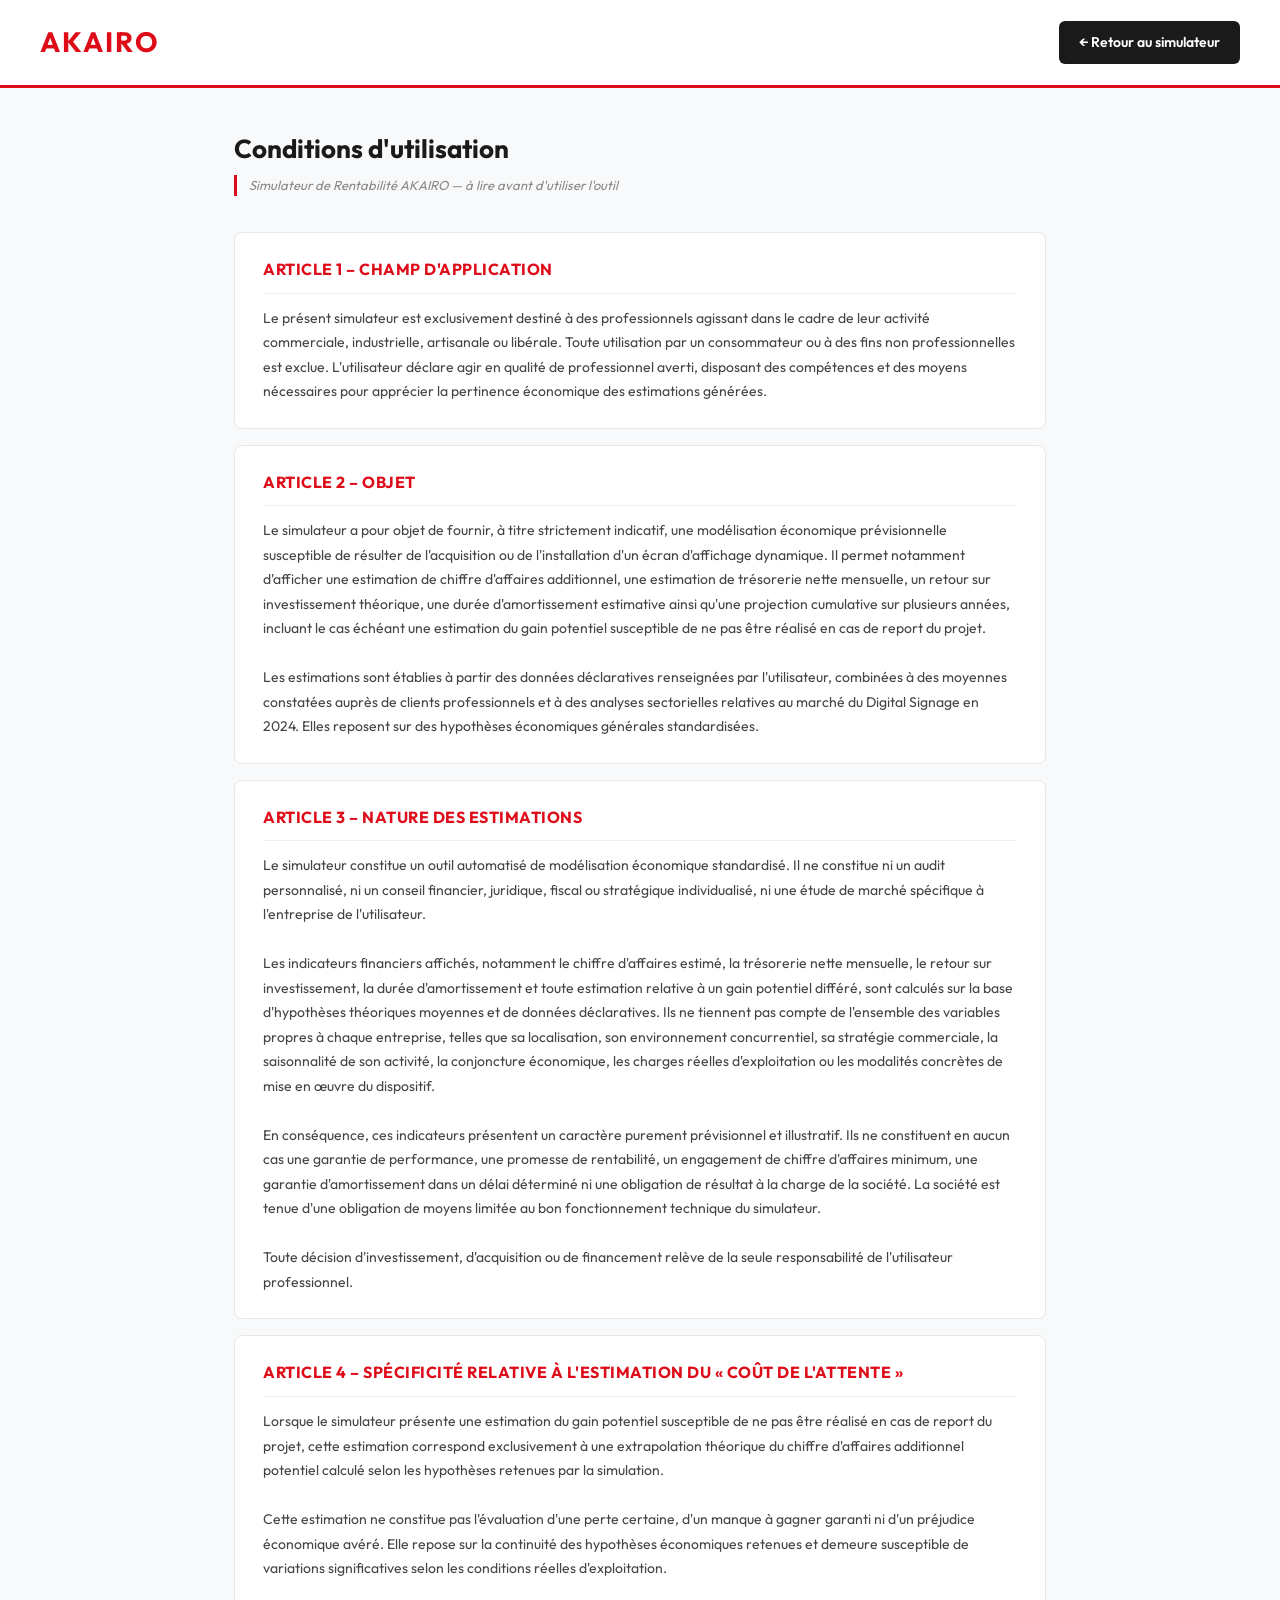
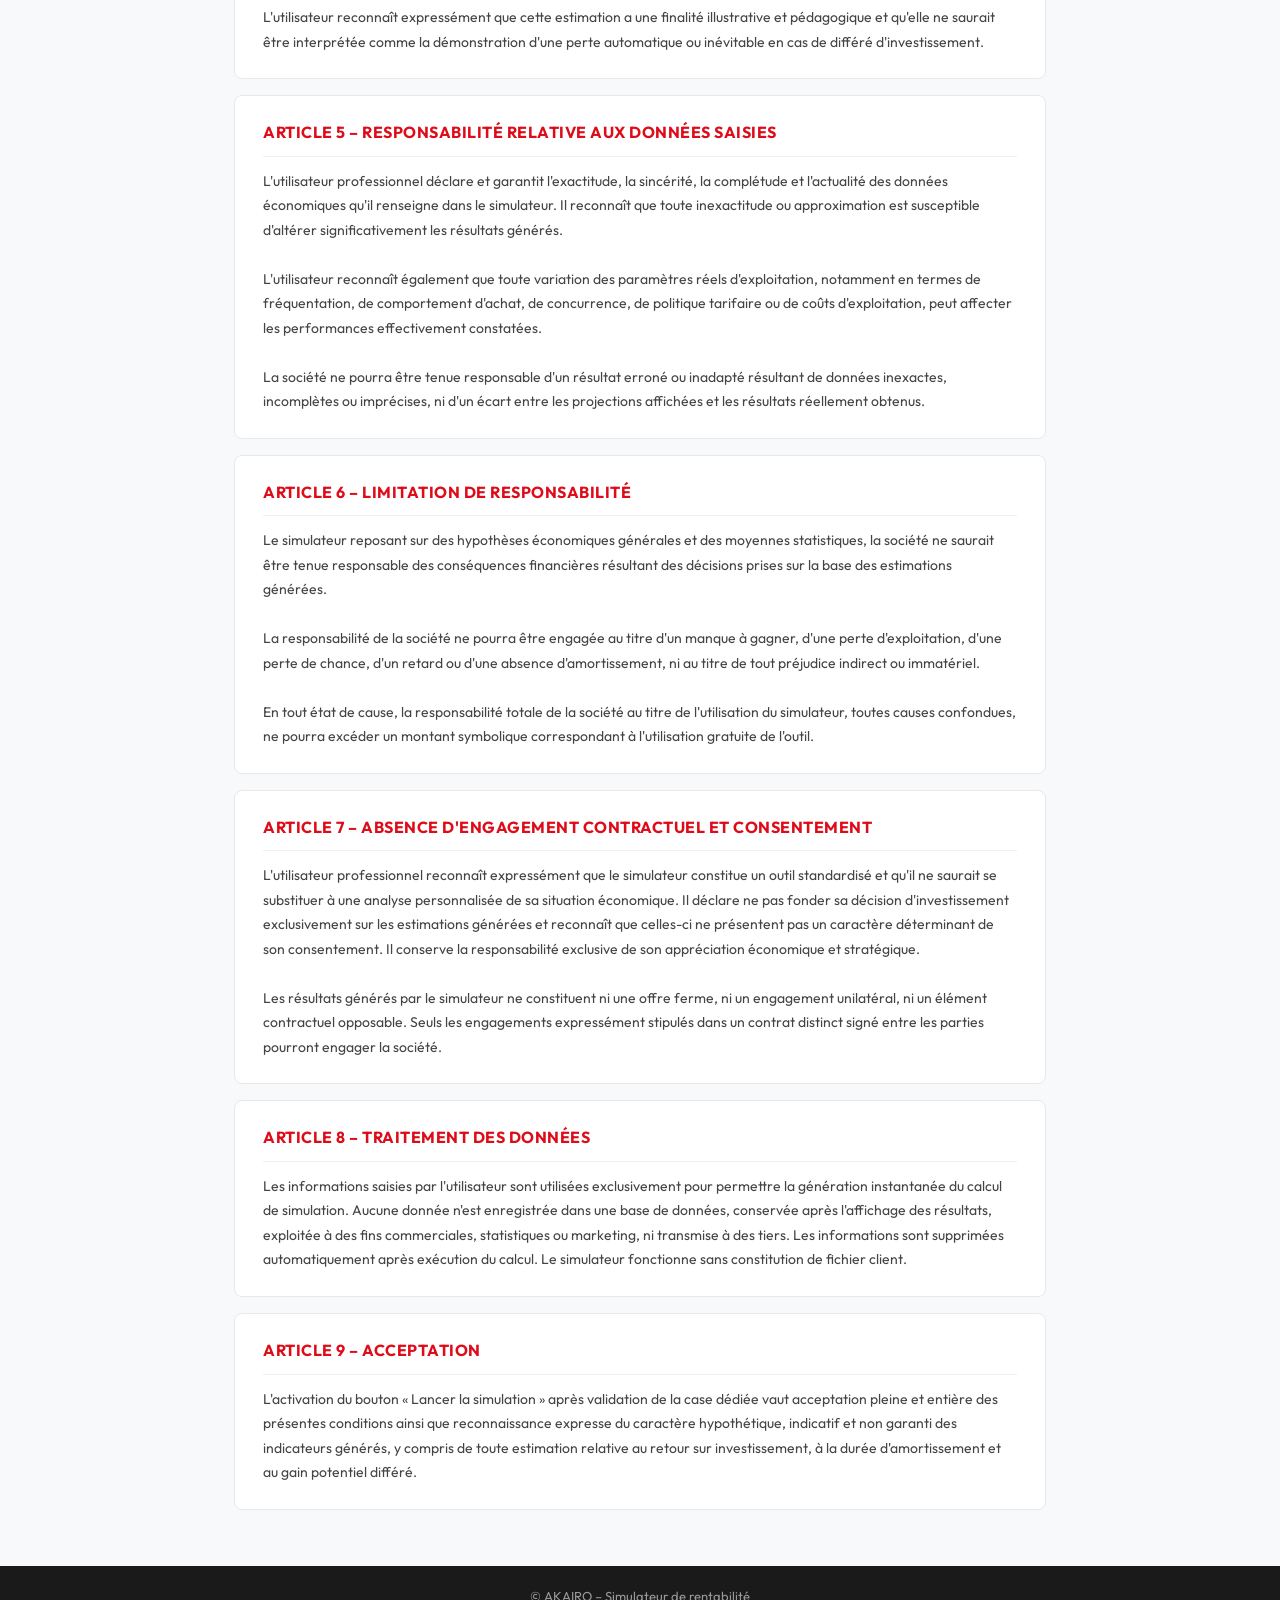
==== conditions.html @ ca8e61e2 "Initial commit - Calculateur ROI AD Co-Authored-By: Claude Sonnet 4.6 <noreply@anthropic.com>" ====
<!DOCTYPE html>
<html lang="fr">
<head>
  <meta charset="UTF-8">
  <meta name="viewport" content="width=device-width, initial-scale=1.0">
  <title>Conditions d'utilisation – AKAIRO Simulateur de rentabilité</title>
  <link rel="preconnect" href="https://fonts.googleapis.com">
  <link rel="preconnect" href="https://fonts.gstatic.com" crossorigin>
  <link href="https://fonts.googleapis.com/css2?family=Outfit:wght@400;500;600;700&display=swap" rel="stylesheet">
  <style>
    *, *::before, *::after { box-sizing: border-box; margin: 0; padding: 0; }

    body {
      font-family: 'Outfit', sans-serif;
      background: #F8F9FA;
      color: #1A1A1A;
      line-height: 1.6;
      min-height: 100vh;
      display: flex;
      flex-direction: column;
    }

    /* === HEADER === */
    .cgu-header {
      background: #FFFFFF;
      border-bottom: 3px solid #DE0B19;
      padding: 20px 40px;
      display: flex;
      align-items: center;
      justify-content: space-between;
      gap: 16px;
    }

    .cgu-logo {
      font-size: 28px;
      font-weight: 700;
      color: #DE0B19;
      letter-spacing: 2px;
      text-transform: uppercase;
      text-decoration: none;
    }

    .btn-back {
      display: inline-flex;
      align-items: center;
      gap: 6px;
      padding: 10px 20px;
      background: #1A1A1A;
      color: #FFFFFF;
      font-family: 'Outfit', sans-serif;
      font-size: 14px;
      font-weight: 600;
      border: none;
      border-radius: 6px;
      cursor: pointer;
      text-decoration: none;
      transition: background 0.2s ease;
      white-space: nowrap;
    }
    .btn-back:hover { background: #333333; }

    /* === CONTENU === */
    .cgu-container {
      max-width: 860px;
      margin: 40px auto;
      padding: 0 24px;
      flex: 1;
    }

    .cgu-page-title {
      font-size: 26px;
      font-weight: 700;
      color: #1A1A1A;
      margin-bottom: 6px;
    }

    .cgu-intro {
      font-size: 13px;
      color: #888;
      font-style: italic;
      margin-bottom: 36px;
      border-left: 3px solid #DE0B19;
      padding-left: 12px;
    }

    /* === ARTICLES === */
    .cgu-article {
      background: #FFFFFF;
      border-radius: 8px;
      border: 1px solid #E8E8E8;
      padding: 24px 28px;
      margin-bottom: 16px;
    }

    .cgu-article-title {
      font-size: 16px;
      font-weight: 700;
      color: #DE0B19;
      margin-bottom: 12px;
      padding-bottom: 10px;
      border-bottom: 1px solid #F0F0F0;
      text-transform: uppercase;
      letter-spacing: 0.5px;
    }

    .cgu-article-body {
      font-size: 14px;
      color: #444;
      line-height: 1.75;
    }

    /* === FOOTER === */
    .cgu-footer {
      background: #1A1A1A;
      color: #999;
      text-align: center;
      padding: 20px 24px;
      font-size: 13px;
      margin-top: auto;
    }

    /* === RESPONSIVE === */
    @media (max-width: 600px) {
      .cgu-header { padding: 16px 20px; }
      .cgu-logo { font-size: 22px; }
      .btn-back { font-size: 13px; padding: 8px 14px; }
      .cgu-container { margin: 24px auto; padding: 0 16px; }
      .cgu-page-title { font-size: 20px; }
      .cgu-article { padding: 18px 16px; }
      .cgu-article-title { font-size: 14px; }
    }
  </style>
</head>
<body>

  <!-- HEADER -->
  <header class="cgu-header">
    <span class="cgu-logo">AKAIRO</span>
    <a href="index.html" class="btn-back">← Retour au simulateur</a>
  </header>

  <!-- CONTENU -->
  <main class="cgu-container">

    <h1 class="cgu-page-title">Conditions d'utilisation</h1>
    <p class="cgu-intro">Simulateur de Rentabilité AKAIRO — à lire avant d'utiliser l'outil</p>

    <div class="cgu-article">
      <div class="cgu-article-title">Article 1 – Champ d'application</div>
      <div class="cgu-article-body">
        Le présent simulateur est exclusivement destiné à des professionnels agissant dans le cadre de leur activité commerciale, industrielle, artisanale ou libérale. Toute utilisation par un consommateur ou à des fins non professionnelles est exclue. L'utilisateur déclare agir en qualité de professionnel averti, disposant des compétences et des moyens nécessaires pour apprécier la pertinence économique des estimations générées.
      </div>
    </div>

    <div class="cgu-article">
      <div class="cgu-article-title">Article 2 – Objet</div>
      <div class="cgu-article-body">
        Le simulateur a pour objet de fournir, à titre strictement indicatif, une modélisation économique prévisionnelle susceptible de résulter de l'acquisition ou de l'installation d'un écran d'affichage dynamique. Il permet notamment d'afficher une estimation de chiffre d'affaires additionnel, une estimation de trésorerie nette mensuelle, un retour sur investissement théorique, une durée d'amortissement estimative ainsi qu'une projection cumulative sur plusieurs années, incluant le cas échéant une estimation du gain potentiel susceptible de ne pas être réalisé en cas de report du projet.
        <br><br>
        Les estimations sont établies à partir des données déclaratives renseignées par l'utilisateur, combinées à des moyennes constatées auprès de clients professionnels et à des analyses sectorielles relatives au marché du Digital Signage en 2024. Elles reposent sur des hypothèses économiques générales standardisées.
      </div>
    </div>

    <div class="cgu-article">
      <div class="cgu-article-title">Article 3 – Nature des estimations</div>
      <div class="cgu-article-body">
        Le simulateur constitue un outil automatisé de modélisation économique standardisé. Il ne constitue ni un audit personnalisé, ni un conseil financier, juridique, fiscal ou stratégique individualisé, ni une étude de marché spécifique à l'entreprise de l'utilisateur.
        <br><br>
        Les indicateurs financiers affichés, notamment le chiffre d'affaires estimé, la trésorerie nette mensuelle, le retour sur investissement, la durée d'amortissement et toute estimation relative à un gain potentiel différé, sont calculés sur la base d'hypothèses théoriques moyennes et de données déclaratives. Ils ne tiennent pas compte de l'ensemble des variables propres à chaque entreprise, telles que sa localisation, son environnement concurrentiel, sa stratégie commerciale, la saisonnalité de son activité, la conjoncture économique, les charges réelles d'exploitation ou les modalités concrètes de mise en œuvre du dispositif.
        <br><br>
        En conséquence, ces indicateurs présentent un caractère purement prévisionnel et illustratif. Ils ne constituent en aucun cas une garantie de performance, une promesse de rentabilité, un engagement de chiffre d'affaires minimum, une garantie d'amortissement dans un délai déterminé ni une obligation de résultat à la charge de la société. La société est tenue d'une obligation de moyens limitée au bon fonctionnement technique du simulateur.
        <br><br>
        Toute décision d'investissement, d'acquisition ou de financement relève de la seule responsabilité de l'utilisateur professionnel.
      </div>
    </div>

    <div class="cgu-article">
      <div class="cgu-article-title">Article 4 – Spécificité relative à l'estimation du « coût de l'attente »</div>
      <div class="cgu-article-body">
        Lorsque le simulateur présente une estimation du gain potentiel susceptible de ne pas être réalisé en cas de report du projet, cette estimation correspond exclusivement à une extrapolation théorique du chiffre d'affaires additionnel potentiel calculé selon les hypothèses retenues par la simulation.
        <br><br>
        Cette estimation ne constitue pas l'évaluation d'une perte certaine, d'un manque à gagner garanti ni d'un préjudice économique avéré. Elle repose sur la continuité des hypothèses économiques retenues et demeure susceptible de variations significatives selon les conditions réelles d'exploitation.
        <br><br>
        L'utilisateur reconnaît expressément que cette estimation a une finalité illustrative et pédagogique et qu'elle ne saurait être interprétée comme la démonstration d'une perte automatique ou inévitable en cas de différé d'investissement.
      </div>
    </div>

    <div class="cgu-article">
      <div class="cgu-article-title">Article 5 – Responsabilité relative aux données saisies</div>
      <div class="cgu-article-body">
        L'utilisateur professionnel déclare et garantit l'exactitude, la sincérité, la complétude et l'actualité des données économiques qu'il renseigne dans le simulateur. Il reconnaît que toute inexactitude ou approximation est susceptible d'altérer significativement les résultats générés.
        <br><br>
        L'utilisateur reconnaît également que toute variation des paramètres réels d'exploitation, notamment en termes de fréquentation, de comportement d'achat, de concurrence, de politique tarifaire ou de coûts d'exploitation, peut affecter les performances effectivement constatées.
        <br><br>
        La société ne pourra être tenue responsable d'un résultat erroné ou inadapté résultant de données inexactes, incomplètes ou imprécises, ni d'un écart entre les projections affichées et les résultats réellement obtenus.
      </div>
    </div>

    <div class="cgu-article">
      <div class="cgu-article-title">Article 6 – Limitation de responsabilité</div>
      <div class="cgu-article-body">
        Le simulateur reposant sur des hypothèses économiques générales et des moyennes statistiques, la société ne saurait être tenue responsable des conséquences financières résultant des décisions prises sur la base des estimations générées.
        <br><br>
        La responsabilité de la société ne pourra être engagée au titre d'un manque à gagner, d'une perte d'exploitation, d'une perte de chance, d'un retard ou d'une absence d'amortissement, ni au titre de tout préjudice indirect ou immatériel.
        <br><br>
        En tout état de cause, la responsabilité totale de la société au titre de l'utilisation du simulateur, toutes causes confondues, ne pourra excéder un montant symbolique correspondant à l'utilisation gratuite de l'outil.
      </div>
    </div>

    <div class="cgu-article">
      <div class="cgu-article-title">Article 7 – Absence d'engagement contractuel et consentement</div>
      <div class="cgu-article-body">
        L'utilisateur professionnel reconnaît expressément que le simulateur constitue un outil standardisé et qu'il ne saurait se substituer à une analyse personnalisée de sa situation économique. Il déclare ne pas fonder sa décision d'investissement exclusivement sur les estimations générées et reconnaît que celles-ci ne présentent pas un caractère déterminant de son consentement. Il conserve la responsabilité exclusive de son appréciation économique et stratégique.
        <br><br>
        Les résultats générés par le simulateur ne constituent ni une offre ferme, ni un engagement unilatéral, ni un élément contractuel opposable. Seuls les engagements expressément stipulés dans un contrat distinct signé entre les parties pourront engager la société.
      </div>
    </div>

    <div class="cgu-article">
      <div class="cgu-article-title">Article 8 – Traitement des données</div>
      <div class="cgu-article-body">
        Les informations saisies par l'utilisateur sont utilisées exclusivement pour permettre la génération instantanée du calcul de simulation. Aucune donnée n'est enregistrée dans une base de données, conservée après l'affichage des résultats, exploitée à des fins commerciales, statistiques ou marketing, ni transmise à des tiers. Les informations sont supprimées automatiquement après exécution du calcul. Le simulateur fonctionne sans constitution de fichier client.
      </div>
    </div>

    <div class="cgu-article">
      <div class="cgu-article-title">Article 9 – Acceptation</div>
      <div class="cgu-article-body">
        L'activation du bouton « Lancer la simulation » après validation de la case dédiée vaut acceptation pleine et entière des présentes conditions ainsi que reconnaissance expresse du caractère hypothétique, indicatif et non garanti des indicateurs générés, y compris de toute estimation relative au retour sur investissement, à la durée d'amortissement et au gain potentiel différé.
      </div>
    </div>

  </main>

  <!-- FOOTER -->
  <footer class="cgu-footer">
    © AKAIRO – Simulateur de rentabilité
  </footer>

</body>
</html>
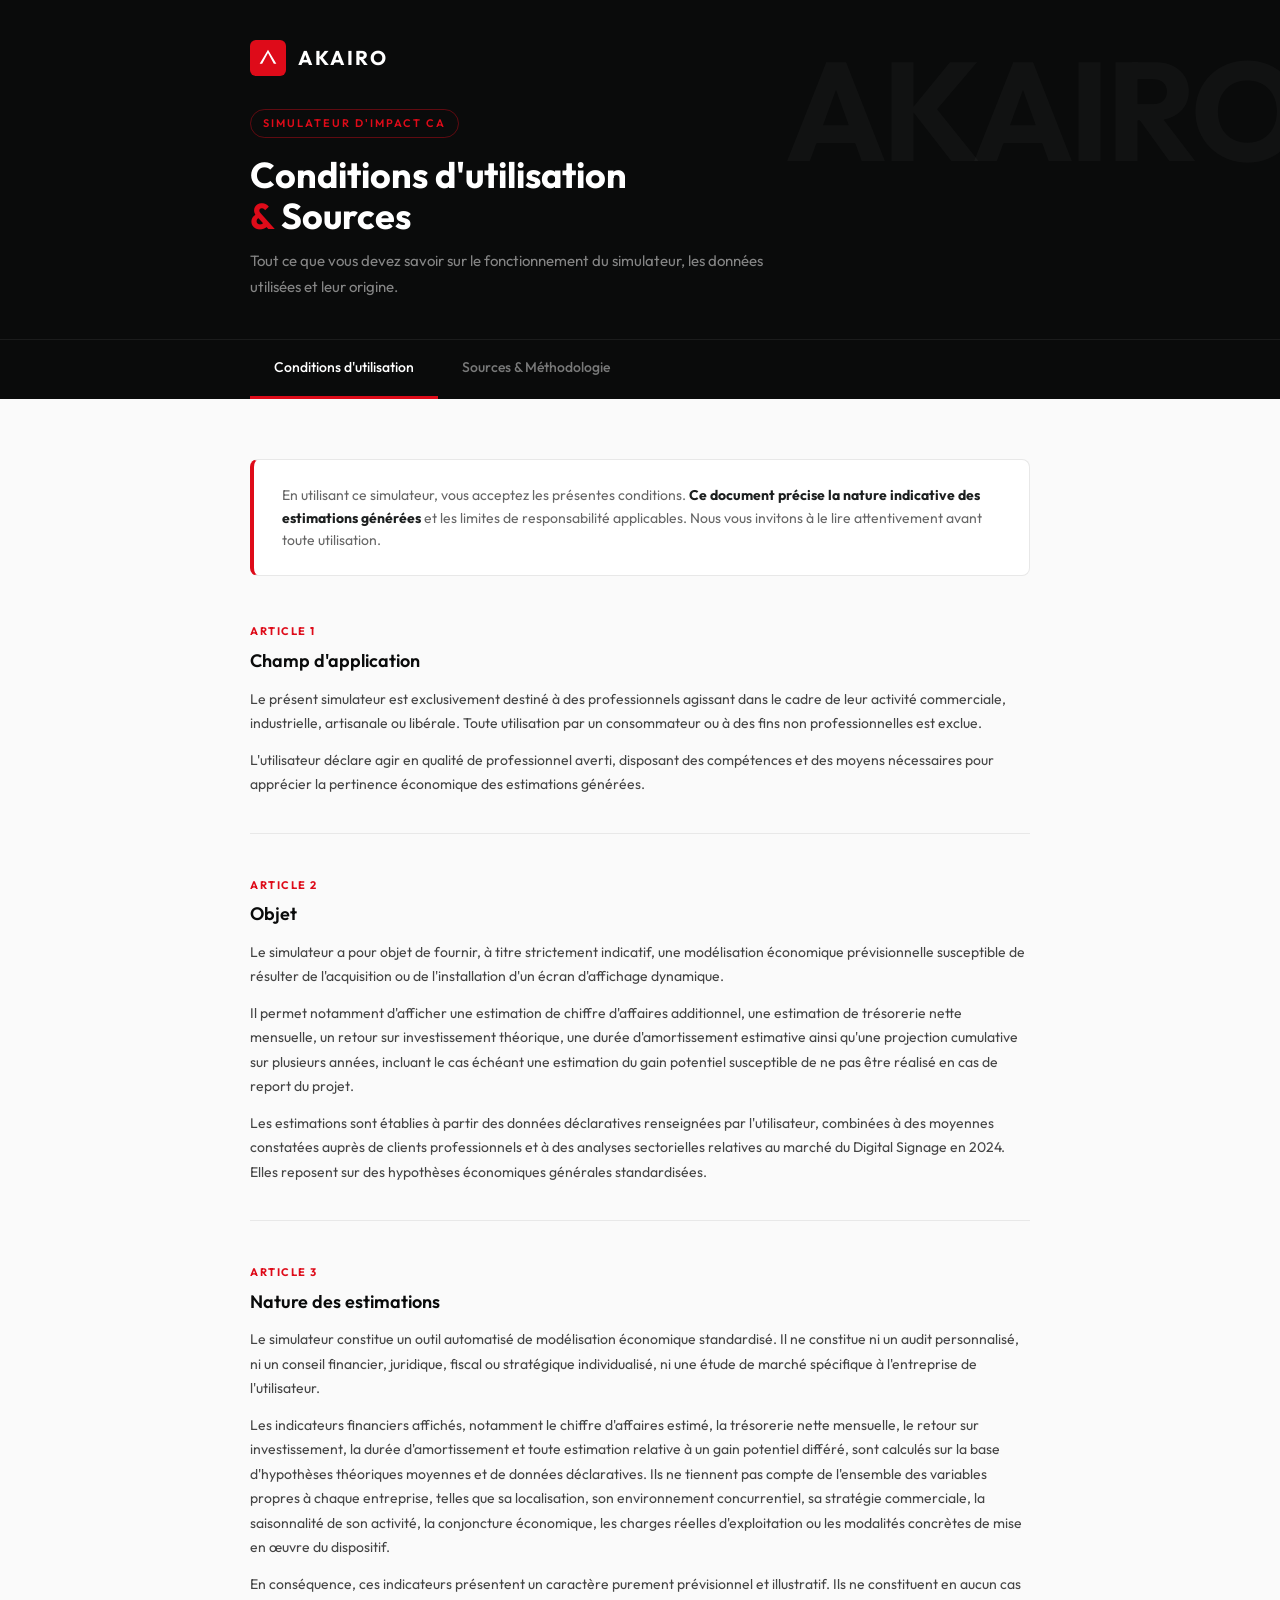
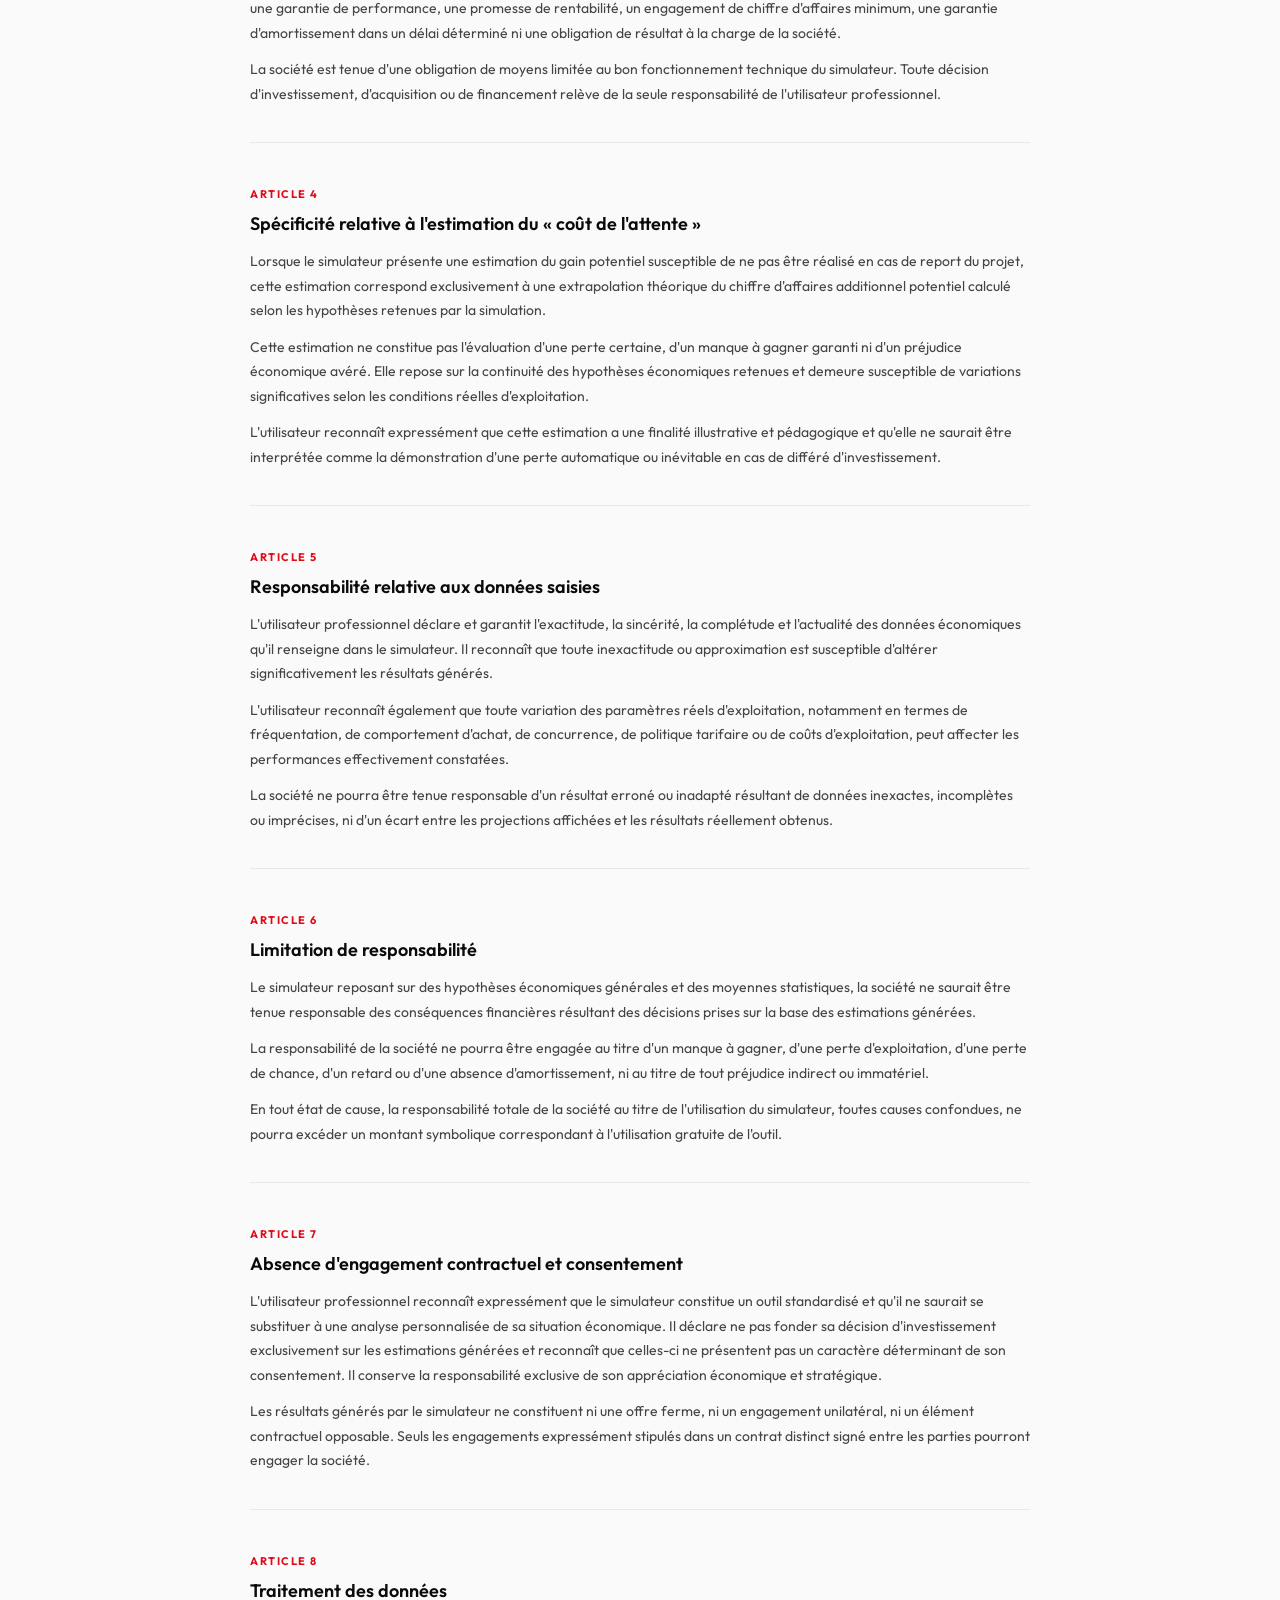
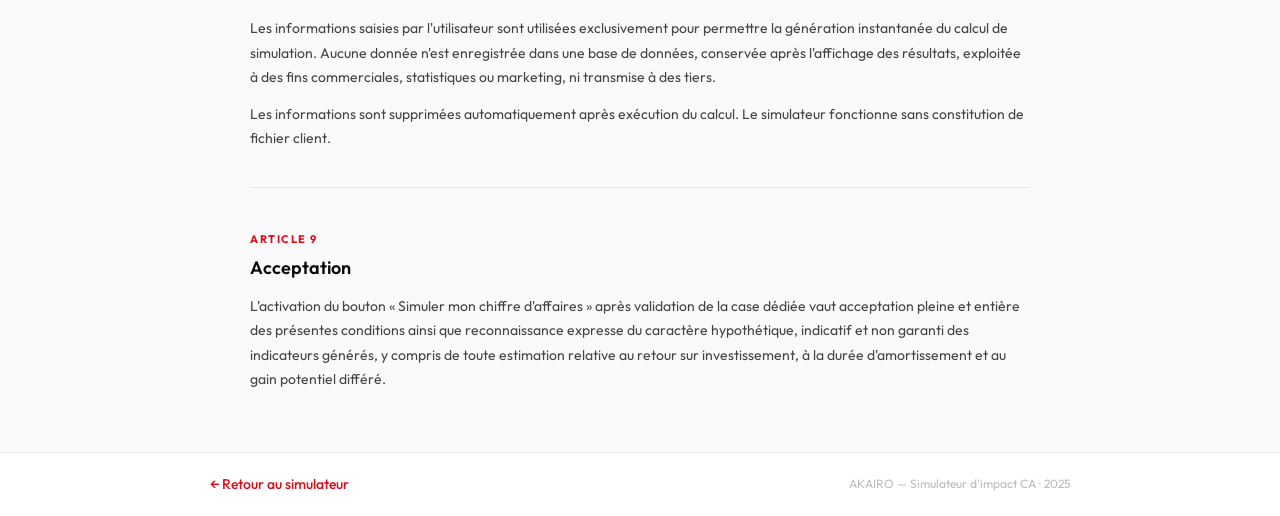
==== commit b6773a6c: "changements conditions d'utilisation et méthodologie" ====
--- a/conditions.html
+++ b/conditions.html
@@ -3,239 +3,820 @@
 <head>
   <meta charset="UTF-8">
   <meta name="viewport" content="width=device-width, initial-scale=1.0">
-  <title>Conditions d'utilisation – AKAIRO Simulateur de rentabilité</title>
-  <link rel="preconnect" href="https://fonts.googleapis.com">
-  <link rel="preconnect" href="https://fonts.gstatic.com" crossorigin>
-  <link href="https://fonts.googleapis.com/css2?family=Outfit:wght@400;500;600;700&display=swap" rel="stylesheet">
+  <title>Conditions d'utilisation & Sources — Simulateur AKAIRO</title>
+  <link href="https://fonts.googleapis.com/css2?family=Outfit:wght@300;400;500;600;700&display=swap" rel="stylesheet">
   <style>
     *, *::before, *::after { box-sizing: border-box; margin: 0; padding: 0; }
 
+    :root {
+      --red: #DE0B19;
+      --red-dark: #910F14;
+      --black: #0A0B0B;
+      --dark: #1C1F1F;
+      --gray: #666;
+      --light-gray: #F8F9FA;
+      --border: #E8E8E8;
+    }
+
     body {
       font-family: 'Outfit', sans-serif;
-      background: #F8F9FA;
-      color: #1A1A1A;
-      line-height: 1.6;
-      min-height: 100vh;
-      display: flex;
-      flex-direction: column;
-    }
-
-    /* === HEADER === */
-    .cgu-header {
-      background: #FFFFFF;
-      border-bottom: 3px solid #DE0B19;
-      padding: 20px 40px;
+      background: #FAFAFA;
+      color: var(--dark);
+      line-height: 1.7;
+    }
+
+    /* ── HEADER ── */
+    .page-header {
+      background: var(--black);
+      padding: 40px 0 0;
+      position: relative;
+      overflow: hidden;
+    }
+
+    .page-header::before {
+      content: 'AKAIRO';
+      position: absolute;
+      right: -20px;
+      top: -10px;
+      font-size: 140px;
+      font-weight: 700;
+      color: rgba(255,255,255,0.03);
+      letter-spacing: -4px;
+      pointer-events: none;
+      user-select: none;
+    }
+
+    .header-inner {
+      max-width: 860px;
+      margin: 0 auto;
+      padding: 0 40px 40px;
+    }
+
+    .header-logo {
       display: flex;
       align-items: center;
-      justify-content: space-between;
-      gap: 16px;
-    }
-
-    .cgu-logo {
-      font-size: 28px;
+      gap: 12px;
+      margin-bottom: 32px;
+    }
+
+    .logo-mark {
+      width: 36px;
+      height: 36px;
+      background: var(--red);
+      border-radius: 6px;
+      display: flex;
+      align-items: center;
+      justify-content: center;
+    }
+
+    .logo-mark svg {
+      width: 20px;
+      height: 20px;
+      fill: white;
+    }
+
+    .logo-text {
+      font-size: 20px;
       font-weight: 700;
-      color: #DE0B19;
+      color: white;
       letter-spacing: 2px;
+    }
+
+    .header-tag {
+      display: inline-block;
+      font-size: 11px;
+      font-weight: 600;
       text-transform: uppercase;
+      letter-spacing: 2px;
+      color: var(--red);
+      border: 1px solid rgba(222,11,25,0.4);
+      padding: 4px 12px;
+      border-radius: 20px;
+      margin-bottom: 16px;
+    }
+
+    .header-title {
+      font-size: 36px;
+      font-weight: 700;
+      color: white;
+      line-height: 1.15;
+      margin-bottom: 12px;
+    }
+
+    .header-title span { color: var(--red); }
+
+    .header-sub {
+      font-size: 15px;
+      color: rgba(255,255,255,0.5);
+      max-width: 520px;
+    }
+
+    /* ── NAV TABS ── */
+    .nav-tabs {
+      background: var(--black);
+      border-top: 1px solid rgba(255,255,255,0.07);
+    }
+
+    .nav-tabs-inner {
+      max-width: 860px;
+      margin: 0 auto;
+      padding: 0 40px;
+      display: flex;
+      gap: 0;
+    }
+
+    .nav-tab {
+      padding: 16px 24px;
+      font-size: 14px;
+      font-weight: 500;
+      color: rgba(255,255,255,0.45);
       text-decoration: none;
-    }
-
-    .btn-back {
-      display: inline-flex;
-      align-items: center;
-      gap: 6px;
-      padding: 10px 20px;
-      background: #1A1A1A;
-      color: #FFFFFF;
-      font-family: 'Outfit', sans-serif;
+      border-bottom: 3px solid transparent;
+      transition: all 0.2s;
+      cursor: pointer;
+    }
+
+    .nav-tab:hover { color: rgba(255,255,255,0.8); }
+    .nav-tab.active { color: white; border-bottom-color: var(--red); }
+
+    /* ── MAIN CONTENT ── */
+    .page-content {
+      max-width: 860px;
+      margin: 0 auto;
+      padding: 60px 40px;
+    }
+
+    .section { display: none; }
+    .section.active { display: block; }
+
+    /* ── SECTION INTRO ── */
+    .section-intro {
+      background: white;
+      border: 1px solid var(--border);
+      border-left: 4px solid var(--red);
+      border-radius: 8px;
+      padding: 24px 28px;
+      margin-bottom: 40px;
+    }
+
+    .section-intro p {
       font-size: 14px;
+      color: var(--gray);
+      line-height: 1.6;
+    }
+
+    .section-intro strong { color: var(--dark); }
+
+    /* ── LEGAL ARTICLES ── */
+    .article {
+      margin-bottom: 36px;
+      padding-bottom: 36px;
+      border-bottom: 1px solid var(--border);
+    }
+
+    .article:last-child {
+      border-bottom: none;
+      margin-bottom: 0;
+      padding-bottom: 0;
+    }
+
+    .article-number {
+      display: inline-block;
+      font-size: 11px;
+      font-weight: 700;
+      text-transform: uppercase;
+      letter-spacing: 1.5px;
+      color: var(--red);
+      margin-bottom: 8px;
+    }
+
+    .article h3 {
+      font-size: 18px;
       font-weight: 600;
-      border: none;
-      border-radius: 6px;
-      cursor: pointer;
-      text-decoration: none;
-      transition: background 0.2s ease;
-      white-space: nowrap;
-    }
-    .btn-back:hover { background: #333333; }
-
-    /* === CONTENU === */
-    .cgu-container {
-      max-width: 860px;
-      margin: 40px auto;
-      padding: 0 24px;
-      flex: 1;
-    }
-
-    .cgu-page-title {
-      font-size: 26px;
-      font-weight: 700;
-      color: #1A1A1A;
-      margin-bottom: 6px;
-    }
-
-    .cgu-intro {
-      font-size: 13px;
-      color: #888;
-      font-style: italic;
-      margin-bottom: 36px;
-      border-left: 3px solid #DE0B19;
-      padding-left: 12px;
-    }
-
-    /* === ARTICLES === */
-    .cgu-article {
-      background: #FFFFFF;
-      border-radius: 8px;
-      border: 1px solid #E8E8E8;
-      padding: 24px 28px;
-      margin-bottom: 16px;
-    }
-
-    .cgu-article-title {
-      font-size: 16px;
-      font-weight: 700;
-      color: #DE0B19;
-      margin-bottom: 12px;
-      padding-bottom: 10px;
-      border-bottom: 1px solid #F0F0F0;
-      text-transform: uppercase;
-      letter-spacing: 0.5px;
-    }
-
-    .cgu-article-body {
+      color: var(--black);
+      margin-bottom: 14px;
+      line-height: 1.3;
+    }
+
+    .article p {
       font-size: 14px;
       color: #444;
       line-height: 1.75;
-    }
-
-    /* === FOOTER === */
-    .cgu-footer {
-      background: #1A1A1A;
-      color: #999;
-      text-align: center;
+      margin-bottom: 12px;
+    }
+
+    .article p:last-child { margin-bottom: 0; }
+
+    /* ── SOURCES SECTION ── */
+    .sources-intro {
+      margin-bottom: 48px;
+    }
+
+    .sources-intro h2 {
+      font-size: 28px;
+      font-weight: 700;
+      color: var(--black);
+      margin-bottom: 10px;
+    }
+
+    .sources-intro p {
+      font-size: 15px;
+      color: var(--gray);
+      max-width: 600px;
+    }
+
+    /* Modèle V3.1 */
+    .model-block {
+      background: var(--black);
+      border-radius: 12px;
+      padding: 32px;
+      margin-bottom: 48px;
+      color: white;
+    }
+
+    .model-block h3 {
+      font-size: 16px;
+      font-weight: 600;
+      color: white;
+      margin-bottom: 6px;
+    }
+
+    .model-subtitle {
+      font-size: 13px;
+      color: rgba(255,255,255,0.4);
+      margin-bottom: 28px;
+    }
+
+    .model-formula {
+      background: rgba(255,255,255,0.05);
+      border: 1px solid rgba(255,255,255,0.1);
+      border-radius: 8px;
       padding: 20px 24px;
+      margin-bottom: 20px;
+      font-family: 'Courier New', monospace;
+    }
+
+    .formula-label {
+      font-size: 11px;
+      text-transform: uppercase;
+      letter-spacing: 1.5px;
+      color: var(--red);
+      margin-bottom: 10px;
+      font-family: 'Outfit', sans-serif;
+    }
+
+    .formula-line {
+      font-size: 15px;
+      color: white;
+      line-height: 2;
+    }
+
+    .formula-comment {
+      font-size: 12px;
+      color: rgba(255,255,255,0.4);
+    }
+
+    .model-params {
+      display: grid;
+      grid-template-columns: repeat(3, 1fr);
+      gap: 12px;
+      margin-top: 20px;
+    }
+
+    .param-card {
+      background: rgba(255,255,255,0.05);
+      border-radius: 8px;
+      padding: 16px;
+      border: 1px solid rgba(255,255,255,0.08);
+    }
+
+    .param-name {
+      font-size: 20px;
+      font-weight: 700;
+      color: var(--red);
+      margin-bottom: 4px;
+      font-family: 'Courier New', monospace;
+    }
+
+    .param-desc {
+      font-size: 12px;
+      color: rgba(255,255,255,0.5);
+      line-height: 1.4;
+    }
+
+    /* Tableau des indicateurs */
+    .indicators-title {
+      font-size: 20px;
+      font-weight: 600;
+      color: var(--black);
+      margin-bottom: 6px;
+    }
+
+    .indicators-sub {
       font-size: 13px;
-      margin-top: auto;
-    }
-
-    /* === RESPONSIVE === */
-    @media (max-width: 600px) {
-      .cgu-header { padding: 16px 20px; }
-      .cgu-logo { font-size: 22px; }
-      .btn-back { font-size: 13px; padding: 8px 14px; }
-      .cgu-container { margin: 24px auto; padding: 0 16px; }
-      .cgu-page-title { font-size: 20px; }
-      .cgu-article { padding: 18px 16px; }
-      .cgu-article-title { font-size: 14px; }
+      color: var(--gray);
+      margin-bottom: 20px;
+    }
+
+    .indicators-table {
+      width: 100%;
+      border-collapse: collapse;
+      margin-bottom: 48px;
+      font-size: 13px;
+    }
+
+    .indicators-table thead th {
+      background: var(--black);
+      color: white;
+      padding: 12px 16px;
+      text-align: left;
+      font-weight: 600;
+      font-size: 12px;
+      text-transform: uppercase;
+      letter-spacing: 0.5px;
+    }
+
+    .indicators-table thead th:first-child { border-radius: 6px 0 0 0; }
+    .indicators-table thead th:last-child { border-radius: 0 6px 0 0; }
+
+    .indicators-table tbody tr {
+      border-bottom: 1px solid var(--border);
+      transition: background 0.15s;
+    }
+
+    .indicators-table tbody tr:hover { background: #F5F5F5; }
+    .indicators-table tbody tr:last-child { border-bottom: none; }
+
+    .indicators-table td {
+      padding: 14px 16px;
+      color: #444;
+      vertical-align: top;
+    }
+
+    .indicators-table td:first-child { font-weight: 500; color: var(--dark); }
+
+    .badge-value {
+      display: inline-block;
+      background: rgba(222,11,25,0.08);
+      color: var(--red);
+      font-weight: 700;
+      font-size: 13px;
+      padding: 2px 10px;
+      border-radius: 20px;
+      white-space: nowrap;
+    }
+
+    .source-link {
+      color: var(--red);
+      text-decoration: none;
+      font-size: 12px;
+      word-break: break-all;
+    }
+
+    .source-link:hover { text-decoration: underline; }
+
+    /* Cartes sources */
+    .sources-title {
+      font-size: 20px;
+      font-weight: 600;
+      color: var(--black);
+      margin-bottom: 6px;
+    }
+
+    .sources-sub {
+      font-size: 13px;
+      color: var(--gray);
+      margin-bottom: 24px;
+    }
+
+    .sources-grid {
+      display: grid;
+      grid-template-columns: 1fr 1fr;
+      gap: 16px;
+      margin-bottom: 48px;
+    }
+
+    .source-card {
+      background: white;
+      border: 1px solid var(--border);
+      border-radius: 10px;
+      padding: 20px;
+      transition: border-color 0.2s;
+    }
+
+    .source-card:hover { border-color: var(--red); }
+
+    .source-card-label {
+      font-size: 11px;
+      font-weight: 600;
+      text-transform: uppercase;
+      letter-spacing: 1px;
+      color: var(--red);
+      margin-bottom: 8px;
+    }
+
+    .source-card-title {
+      font-size: 14px;
+      font-weight: 600;
+      color: var(--black);
+      margin-bottom: 6px;
+      line-height: 1.4;
+    }
+
+    .source-card-meta {
+      font-size: 12px;
+      color: var(--gray);
+      margin-bottom: 12px;
+      line-height: 1.5;
+    }
+
+    .source-card a {
+      font-size: 12px;
+      color: var(--red);
+      text-decoration: none;
+      word-break: break-all;
+    }
+
+    .source-card a:hover { text-decoration: underline; }
+
+    /* ── BACK LINK ── */
+    .back-bar {
+      background: white;
+      border-top: 1px solid var(--border);
+      padding: 20px 40px;
+    }
+
+    .back-bar-inner {
+      max-width: 860px;
+      margin: 0 auto;
+      display: flex;
+      justify-content: space-between;
+      align-items: center;
+    }
+
+    .back-link {
+      font-size: 14px;
+      color: var(--red);
+      text-decoration: none;
+      font-weight: 500;
+      display: flex;
+      align-items: center;
+      gap: 8px;
+      transition: gap 0.2s;
+    }
+
+    .back-link:hover { gap: 12px; }
+
+    .back-meta {
+      font-size: 12px;
+      color: #BBB;
+    }
+
+    /* ── RESPONSIVE ── */
+    @media (max-width: 640px) {
+      .header-inner, .page-content { padding: 32px 20px; }
+      .nav-tabs-inner { padding: 0 20px; }
+      .header-title { font-size: 26px; }
+      .model-params { grid-template-columns: 1fr 1fr; }
+      .sources-grid { grid-template-columns: 1fr; }
+      .indicators-table { font-size: 12px; }
+      .indicators-table td, .indicators-table th { padding: 10px 12px; }
+      .back-bar { padding: 20px; }
     }
   </style>
 </head>
 <body>
 
-  <!-- HEADER -->
-  <header class="cgu-header">
-    <span class="cgu-logo">AKAIRO</span>
-    <a href="index.html" class="btn-back">← Retour au simulateur</a>
-  </header>
-
-  <!-- CONTENU -->
-  <main class="cgu-container">
-
-    <h1 class="cgu-page-title">Conditions d'utilisation</h1>
-    <p class="cgu-intro">Simulateur de Rentabilité AKAIRO — à lire avant d'utiliser l'outil</p>
-
-    <div class="cgu-article">
-      <div class="cgu-article-title">Article 1 – Champ d'application</div>
-      <div class="cgu-article-body">
-        Le présent simulateur est exclusivement destiné à des professionnels agissant dans le cadre de leur activité commerciale, industrielle, artisanale ou libérale. Toute utilisation par un consommateur ou à des fins non professionnelles est exclue. L'utilisateur déclare agir en qualité de professionnel averti, disposant des compétences et des moyens nécessaires pour apprécier la pertinence économique des estimations générées.
+<!-- HEADER -->
+<header class="page-header">
+  <div class="header-inner">
+    <div class="header-logo">
+      <div class="logo-mark">
+        <svg viewBox="0 0 24 24"><path d="M12 2L2 19h20L12 2zm0 4l7 13H5l7-13z"/></svg>
       </div>
-    </div>
-
-    <div class="cgu-article">
-      <div class="cgu-article-title">Article 2 – Objet</div>
-      <div class="cgu-article-body">
-        Le simulateur a pour objet de fournir, à titre strictement indicatif, une modélisation économique prévisionnelle susceptible de résulter de l'acquisition ou de l'installation d'un écran d'affichage dynamique. Il permet notamment d'afficher une estimation de chiffre d'affaires additionnel, une estimation de trésorerie nette mensuelle, un retour sur investissement théorique, une durée d'amortissement estimative ainsi qu'une projection cumulative sur plusieurs années, incluant le cas échéant une estimation du gain potentiel susceptible de ne pas être réalisé en cas de report du projet.
-        <br><br>
-        Les estimations sont établies à partir des données déclaratives renseignées par l'utilisateur, combinées à des moyennes constatées auprès de clients professionnels et à des analyses sectorielles relatives au marché du Digital Signage en 2024. Elles reposent sur des hypothèses économiques générales standardisées.
+      <span class="logo-text">AKAIRO</span>
+    </div>
+    <div class="header-tag">Simulateur d'impact CA</div>
+    <h1 class="header-title">Conditions d'utilisation<br><span>&</span> Sources</h1>
+    <p class="header-sub">Tout ce que vous devez savoir sur le fonctionnement du simulateur, les données utilisées et leur origine.</p>
+  </div>
+  <nav class="nav-tabs">
+    <div class="nav-tabs-inner">
+      <a class="nav-tab active" onclick="switchTab('conditions', this)">Conditions d'utilisation</a>
+      <a class="nav-tab" onclick="switchTab('sources', this)">Sources & Méthodologie</a>
+    </div>
+  </nav>
+</header>
+
+<!-- MAIN -->
+<main class="page-content">
+
+  <!-- ═══════════════════════════════════════ -->
+  <!-- ONGLET 1 — CONDITIONS D'UTILISATION   -->
+  <!-- ═══════════════════════════════════════ -->
+  <div class="section active" id="section-conditions">
+
+    <div class="section-intro">
+      <p>En utilisant ce simulateur, vous acceptez les présentes conditions. <strong>Ce document précise la nature indicative des estimations générées</strong> et les limites de responsabilité applicables. Nous vous invitons à le lire attentivement avant toute utilisation.</p>
+    </div>
+
+    <div class="article">
+      <span class="article-number">Article 1</span>
+      <h3>Champ d'application</h3>
+      <p>Le présent simulateur est exclusivement destiné à des professionnels agissant dans le cadre de leur activité commerciale, industrielle, artisanale ou libérale. Toute utilisation par un consommateur ou à des fins non professionnelles est exclue.</p>
+      <p>L'utilisateur déclare agir en qualité de professionnel averti, disposant des compétences et des moyens nécessaires pour apprécier la pertinence économique des estimations générées.</p>
+    </div>
+
+    <div class="article">
+      <span class="article-number">Article 2</span>
+      <h3>Objet</h3>
+      <p>Le simulateur a pour objet de fournir, à titre strictement indicatif, une modélisation économique prévisionnelle susceptible de résulter de l'acquisition ou de l'installation d'un écran d'affichage dynamique.</p>
+      <p>Il permet notamment d'afficher une estimation de chiffre d'affaires additionnel, une estimation de trésorerie nette mensuelle, un retour sur investissement théorique, une durée d'amortissement estimative ainsi qu'une projection cumulative sur plusieurs années, incluant le cas échéant une estimation du gain potentiel susceptible de ne pas être réalisé en cas de report du projet.</p>
+      <p>Les estimations sont établies à partir des données déclaratives renseignées par l'utilisateur, combinées à des moyennes constatées auprès de clients professionnels et à des analyses sectorielles relatives au marché du Digital Signage en 2024. Elles reposent sur des hypothèses économiques générales standardisées.</p>
+    </div>
+
+    <div class="article">
+      <span class="article-number">Article 3</span>
+      <h3>Nature des estimations</h3>
+      <p>Le simulateur constitue un outil automatisé de modélisation économique standardisé. Il ne constitue ni un audit personnalisé, ni un conseil financier, juridique, fiscal ou stratégique individualisé, ni une étude de marché spécifique à l'entreprise de l'utilisateur.</p>
+      <p>Les indicateurs financiers affichés, notamment le chiffre d'affaires estimé, la trésorerie nette mensuelle, le retour sur investissement, la durée d'amortissement et toute estimation relative à un gain potentiel différé, sont calculés sur la base d'hypothèses théoriques moyennes et de données déclaratives. Ils ne tiennent pas compte de l'ensemble des variables propres à chaque entreprise, telles que sa localisation, son environnement concurrentiel, sa stratégie commerciale, la saisonnalité de son activité, la conjoncture économique, les charges réelles d'exploitation ou les modalités concrètes de mise en œuvre du dispositif.</p>
+      <p>En conséquence, ces indicateurs présentent un caractère purement prévisionnel et illustratif. Ils ne constituent en aucun cas une garantie de performance, une promesse de rentabilité, un engagement de chiffre d'affaires minimum, une garantie d'amortissement dans un délai déterminé ni une obligation de résultat à la charge de la société.</p>
+      <p>La société est tenue d'une obligation de moyens limitée au bon fonctionnement technique du simulateur. Toute décision d'investissement, d'acquisition ou de financement relève de la seule responsabilité de l'utilisateur professionnel.</p>
+    </div>
+
+    <div class="article">
+      <span class="article-number">Article 4</span>
+      <h3>Spécificité relative à l'estimation du « coût de l'attente »</h3>
+      <p>Lorsque le simulateur présente une estimation du gain potentiel susceptible de ne pas être réalisé en cas de report du projet, cette estimation correspond exclusivement à une extrapolation théorique du chiffre d'affaires additionnel potentiel calculé selon les hypothèses retenues par la simulation.</p>
+      <p>Cette estimation ne constitue pas l'évaluation d'une perte certaine, d'un manque à gagner garanti ni d'un préjudice économique avéré. Elle repose sur la continuité des hypothèses économiques retenues et demeure susceptible de variations significatives selon les conditions réelles d'exploitation.</p>
+      <p>L'utilisateur reconnaît expressément que cette estimation a une finalité illustrative et pédagogique et qu'elle ne saurait être interprétée comme la démonstration d'une perte automatique ou inévitable en cas de différé d'investissement.</p>
+    </div>
+
+    <div class="article">
+      <span class="article-number">Article 5</span>
+      <h3>Responsabilité relative aux données saisies</h3>
+      <p>L'utilisateur professionnel déclare et garantit l'exactitude, la sincérité, la complétude et l'actualité des données économiques qu'il renseigne dans le simulateur. Il reconnaît que toute inexactitude ou approximation est susceptible d'altérer significativement les résultats générés.</p>
+      <p>L'utilisateur reconnaît également que toute variation des paramètres réels d'exploitation, notamment en termes de fréquentation, de comportement d'achat, de concurrence, de politique tarifaire ou de coûts d'exploitation, peut affecter les performances effectivement constatées.</p>
+      <p>La société ne pourra être tenue responsable d'un résultat erroné ou inadapté résultant de données inexactes, incomplètes ou imprécises, ni d'un écart entre les projections affichées et les résultats réellement obtenus.</p>
+    </div>
+
+    <div class="article">
+      <span class="article-number">Article 6</span>
+      <h3>Limitation de responsabilité</h3>
+      <p>Le simulateur reposant sur des hypothèses économiques générales et des moyennes statistiques, la société ne saurait être tenue responsable des conséquences financières résultant des décisions prises sur la base des estimations générées.</p>
+      <p>La responsabilité de la société ne pourra être engagée au titre d'un manque à gagner, d'une perte d'exploitation, d'une perte de chance, d'un retard ou d'une absence d'amortissement, ni au titre de tout préjudice indirect ou immatériel.</p>
+      <p>En tout état de cause, la responsabilité totale de la société au titre de l'utilisation du simulateur, toutes causes confondues, ne pourra excéder un montant symbolique correspondant à l'utilisation gratuite de l'outil.</p>
+    </div>
+
+    <div class="article">
+      <span class="article-number">Article 7</span>
+      <h3>Absence d'engagement contractuel et consentement</h3>
+      <p>L'utilisateur professionnel reconnaît expressément que le simulateur constitue un outil standardisé et qu'il ne saurait se substituer à une analyse personnalisée de sa situation économique. Il déclare ne pas fonder sa décision d'investissement exclusivement sur les estimations générées et reconnaît que celles-ci ne présentent pas un caractère déterminant de son consentement. Il conserve la responsabilité exclusive de son appréciation économique et stratégique.</p>
+      <p>Les résultats générés par le simulateur ne constituent ni une offre ferme, ni un engagement unilatéral, ni un élément contractuel opposable. Seuls les engagements expressément stipulés dans un contrat distinct signé entre les parties pourront engager la société.</p>
+    </div>
+
+    <div class="article">
+      <span class="article-number">Article 8</span>
+      <h3>Traitement des données</h3>
+      <p>Les informations saisies par l'utilisateur sont utilisées exclusivement pour permettre la génération instantanée du calcul de simulation. Aucune donnée n'est enregistrée dans une base de données, conservée après l'affichage des résultats, exploitée à des fins commerciales, statistiques ou marketing, ni transmise à des tiers.</p>
+      <p>Les informations sont supprimées automatiquement après exécution du calcul. Le simulateur fonctionne sans constitution de fichier client.</p>
+    </div>
+
+    <div class="article">
+      <span class="article-number">Article 9</span>
+      <h3>Acceptation</h3>
+      <p>L'activation du bouton « Simuler mon chiffre d'affaires » après validation de la case dédiée vaut acceptation pleine et entière des présentes conditions ainsi que reconnaissance expresse du caractère hypothétique, indicatif et non garanti des indicateurs générés, y compris de toute estimation relative au retour sur investissement, à la durée d'amortissement et au gain potentiel différé.</p>
+    </div>
+
+  </div><!-- /section-conditions -->
+
+
+  <!-- ════════════════════════════════════════ -->
+  <!-- ONGLET 2 — SOURCES & MÉTHODOLOGIE       -->
+  <!-- ════════════════════════════════════════ -->
+  <div class="section" id="section-sources">
+
+    <div class="sources-intro">
+      <h2>Modèle de calcul & Sources</h2>
+      <p>Comprendre d'où viennent les chiffres, quelles études ont servi de base, et comment le moteur de calcul transforme vos données en projection de CA.</p>
+    </div>
+
+    <!-- Modèle V3.1 -->
+    <div class="model-block">
+      <h3>Le modèle V3.1 — Principe de calcul</h3>
+      <p class="model-subtitle">Comment vos données sont transformées en CA additionnel estimé</p>
+
+      <div class="model-formula">
+        <div class="formula-label">Formule centrale</div>
+        <div class="formula-line">ΔV = V × u<sub>T</sub> × k</div>
+        <div class="formula-comment">// Ventes supplémentaires par mois</div>
+        <br>
+        <div class="formula-line">ΔCA = ΔV × P</div>
+        <div class="formula-comment">// CA additionnel mensuel — panier constant</div>
       </div>
-    </div>
-
-    <div class="cgu-article">
-      <div class="cgu-article-title">Article 3 – Nature des estimations</div>
-      <div class="cgu-article-body">
-        Le simulateur constitue un outil automatisé de modélisation économique standardisé. Il ne constitue ni un audit personnalisé, ni un conseil financier, juridique, fiscal ou stratégique individualisé, ni une étude de marché spécifique à l'entreprise de l'utilisateur.
-        <br><br>
-        Les indicateurs financiers affichés, notamment le chiffre d'affaires estimé, la trésorerie nette mensuelle, le retour sur investissement, la durée d'amortissement et toute estimation relative à un gain potentiel différé, sont calculés sur la base d'hypothèses théoriques moyennes et de données déclaratives. Ils ne tiennent pas compte de l'ensemble des variables propres à chaque entreprise, telles que sa localisation, son environnement concurrentiel, sa stratégie commerciale, la saisonnalité de son activité, la conjoncture économique, les charges réelles d'exploitation ou les modalités concrètes de mise en œuvre du dispositif.
-        <br><br>
-        En conséquence, ces indicateurs présentent un caractère purement prévisionnel et illustratif. Ils ne constituent en aucun cas une garantie de performance, une promesse de rentabilité, un engagement de chiffre d'affaires minimum, une garantie d'amortissement dans un délai déterminé ni une obligation de résultat à la charge de la société. La société est tenue d'une obligation de moyens limitée au bon fonctionnement technique du simulateur.
-        <br><br>
-        Toute décision d'investissement, d'acquisition ou de financement relève de la seule responsabilité de l'utilisateur professionnel.
+
+      <div class="model-params">
+        <div class="param-card">
+          <div class="param-name">V</div>
+          <div class="param-desc">Ventes mensuelles actuelles (transactions)</div>
+        </div>
+        <div class="param-card">
+          <div class="param-name">u<sub>T</sub></div>
+          <div class="param-desc">Hausse de trafic estimée — 10% par défaut</div>
+        </div>
+        <div class="param-card">
+          <div class="param-name">k = 0,435</div>
+          <div class="param-desc">Constante de conversion relative — taux d'achat des visiteurs incrémentaux</div>
+        </div>
+        <div class="param-card">
+          <div class="param-name">P</div>
+          <div class="param-desc">Panier moyen — constant (non modifié par l'écran)</div>
+        </div>
+        <div class="param-card">
+          <div class="param-name">ΔV</div>
+          <div class="param-desc">Ventes supplémentaires mensuelles estimées</div>
+        </div>
+        <div class="param-card">
+          <div class="param-name">ΔCA</div>
+          <div class="param-desc">CA additionnel mensuel potentiel (HT)</div>
+        </div>
       </div>
     </div>
 
-    <div class="cgu-article">
-      <div class="cgu-article-title">Article 4 – Spécificité relative à l'estimation du « coût de l'attente »</div>
-      <div class="cgu-article-body">
-        Lorsque le simulateur présente une estimation du gain potentiel susceptible de ne pas être réalisé en cas de report du projet, cette estimation correspond exclusivement à une extrapolation théorique du chiffre d'affaires additionnel potentiel calculé selon les hypothèses retenues par la simulation.
-        <br><br>
-        Cette estimation ne constitue pas l'évaluation d'une perte certaine, d'un manque à gagner garanti ni d'un préjudice économique avéré. Elle repose sur la continuité des hypothèses économiques retenues et demeure susceptible de variations significatives selon les conditions réelles d'exploitation.
-        <br><br>
-        L'utilisateur reconnaît expressément que cette estimation a une finalité illustrative et pédagogique et qu'elle ne saurait être interprétée comme la démonstration d'une perte automatique ou inévitable en cas de différé d'investissement.
+    <!-- Pourquoi k = 0,435 -->
+    <p class="indicators-title">Origine du coefficient k = 0,435</p>
+    <p class="indicators-sub">Ce coefficient calibre la qualité de conversion des visiteurs supplémentaires attirés par l'écran vitrine.</p>
+
+    <table class="indicators-table" style="margin-bottom: 16px;">
+      <thead>
+        <tr>
+          <th>Indicateur observé</th>
+          <th>Valeur</th>
+          <th>Source</th>
+        </tr>
+      </thead>
+      <tbody>
+        <tr>
+          <td>Hausse de trafic constatée</td>
+          <td><span class="badge-value">+23%</span></td>
+          <td><a class="source-link" href="https://www.researchgate.net/publication/250168733_Behavioral_Effects_of_Digital_Signage" target="_blank">Behavioral Effects of Digital Signage — ResearchGate</a></td>
+        </tr>
+        <tr>
+          <td>Hausse des transactions constatée</td>
+          <td><span class="badge-value">+10%</span></td>
+          <td><a class="source-link" href="https://www.researchgate.net/publication/250168733_Behavioral_Effects_of_Digital_Signage" target="_blank">Behavioral Effects of Digital Signage — ResearchGate</a></td>
+        </tr>
+        <tr>
+          <td>Ratio k = % ventes / % trafic</td>
+          <td><span class="badge-value">10% ÷ 23% = 0,435</span></td>
+          <td>Calcul AKAIRO — les nouveaux entrants convertissent à 43,5% du taux habituel</td>
+        </tr>
+      </tbody>
+    </table>
+
+    <div class="section-intro" style="margin-bottom: 40px;">
+      <p><strong>Interprétation :</strong> Un visiteur attiré par l'écran vitrine n'est pas aussi qualifié qu'un client qui pousse naturellement la porte. Le coefficient k traduit cette réalité : le trafic incrémental convertit moins bien que le trafic habituel. Avec +10% de trafic et k = 0,435, on obtient environ +4,35% de transactions supplémentaires — une projection prudente et défendable.</p>
+    </div>
+
+    <!-- Tableau des indicateurs sectoriels -->
+    <p class="indicators-title">Indicateurs sectoriels utilisés</p>
+    <p class="indicators-sub">Les données ci-dessous ont servi de base à la calibration du modèle et aux ordres de grandeur affichés dans le simulateur.</p>
+
+    <table class="indicators-table">
+      <thead>
+        <tr>
+          <th>Indicateur</th>
+          <th>Valeur</th>
+          <th>Type d'effet</th>
+          <th>Source</th>
+        </tr>
+      </thead>
+      <tbody>
+        <tr>
+          <td>Hausse moyenne des ventes sur produits promus</td>
+          <td><span class="badge-value">+8,1%</span></td>
+          <td>Taux de conversion — 237 campagnes Digital Signage</td>
+          <td><a class="source-link" href="https://www.clickz.com/does-in-store-digital-signage-actually-work-four-years-of-data-say-yes/272321/" target="_blank">ClickZ — Four years of data</a></td>
+        </tr>
+        <tr>
+          <td>Hausse max. observée sur ventes promues (vs print)</td>
+          <td><span class="badge-value">jusqu'à +33%</span></td>
+          <td>Ventes produit — rayons en digital vs print</td>
+          <td><a class="source-link" href="https://moodmedia.com/gb/sight/data-behind-digital-signage/" target="_blank">Mood Media — Data behind Digital Signage</a></td>
+        </tr>
+        <tr>
+          <td>Hausse moyenne des ventes après installation</td>
+          <td><span class="badge-value">+29,5%</span></td>
+          <td>Ventes globales — zones exposées</td>
+          <td><a class="source-link" href="https://insights.samsung.com/2025/12/30/how-digital-signage-drives-retail-traffic-and-sales-2/" target="_blank">Samsung Insights — 2025</a></td>
+        </tr>
+        <tr>
+          <td>Plage d'augmentation de trafic avec Digital Signage</td>
+          <td><span class="badge-value">+15% à +30%</span></td>
+          <td>Trafic entrant — agrégat multi-études</td>
+          <td><a class="source-link" href="https://opensign.us/blog/digital-signs-boost-foot-traffic" target="_blank">OpenSign — Foot traffic study</a></td>
+        </tr>
+        <tr>
+          <td>Part des achats motivés par la vitrine</td>
+          <td><span class="badge-value">23% du CA</span></td>
+          <td>Sensibilité à la vitrine — décision d'achat</td>
+          <td><a class="source-link" href="https://localscreens.pl/en/blog/the-screen-for-the-shop-window/" target="_blank">LocalScreens — Shop window</a></td>
+        </tr>
+        <tr>
+          <td>Clients déclarant que le Digital Signage influence leur achat</td>
+          <td><span class="badge-value">68–70%</span></td>
+          <td>Comportement — enquêtes Nielsen & retail</td>
+          <td><a class="source-link" href="https://insights.samsung.com/2025/12/30/how-digital-signage-drives-retail-traffic-and-sales-2/" target="_blank">Samsung / Nielsen</a></td>
+        </tr>
+        <tr>
+          <td>Réduction du temps d'attente perçu</td>
+          <td><span class="badge-value">jusqu'à −35%</span></td>
+          <td>Expérience client</td>
+          <td><a class="source-link" href="https://wovenmedia.com/blog/improve-in-store-experience-and-increase-sales-with-digital-signage/" target="_blank">Milward Brown / Impax Media</a></td>
+        </tr>
+        <tr>
+          <td>ROI brut moyen pour les marques</td>
+          <td><span class="badge-value">+21%</span></td>
+          <td>ROI média — investissements écrans vs ventes incrémentales</td>
+          <td><a class="source-link" href="https://www.sixteen-nine.net/2026/01/19/retail-study-offers-empirical-evidence-that-screens-in-stores-really-do-drive-significant-sales-bumps/" target="_blank">Sixteen-Nine — Retail study 2026</a></td>
+        </tr>
+        <tr>
+          <td>Enseignes voyant un gain significatif Digital vs Print</td>
+          <td><span class="badge-value">80%</span></td>
+          <td>Adoption réussie — 120 magasins suivis</td>
+          <td><a class="source-link" href="https://moodmedia.com/gb/sight/data-behind-digital-signage/" target="_blank">Mood Media</a></td>
+        </tr>
+      </tbody>
+    </table>
+
+    <!-- Cartes sources principales -->
+    <p class="sources-title">Sources principales</p>
+    <p class="sources-sub">Les études et publications académiques sur lesquelles repose le calibrage du modèle.</p>
+
+    <div class="sources-grid">
+      <div class="source-card">
+        <div class="source-card-label">Académique</div>
+        <div class="source-card-title">Behavioral Effects of Digital Signage</div>
+        <div class="source-card-meta">Étude académique parue sur ResearchGate. Mesure les effets comportementaux des écrans en commerce — trafic +23%, transactions +10%. Base de calibration du coefficient k = 0,435.</div>
+        <a href="https://www.researchgate.net/publication/250168733_Behavioral_Effects_of_Digital_Signage" target="_blank">researchgate.net →</a>
       </div>
-    </div>
-
-    <div class="cgu-article">
-      <div class="cgu-article-title">Article 5 – Responsabilité relative aux données saisies</div>
-      <div class="cgu-article-body">
-        L'utilisateur professionnel déclare et garantit l'exactitude, la sincérité, la complétude et l'actualité des données économiques qu'il renseigne dans le simulateur. Il reconnaît que toute inexactitude ou approximation est susceptible d'altérer significativement les résultats générés.
-        <br><br>
-        L'utilisateur reconnaît également que toute variation des paramètres réels d'exploitation, notamment en termes de fréquentation, de comportement d'achat, de concurrence, de politique tarifaire ou de coûts d'exploitation, peut affecter les performances effectivement constatées.
-        <br><br>
-        La société ne pourra être tenue responsable d'un résultat erroné ou inadapté résultant de données inexactes, incomplètes ou imprécises, ni d'un écart entre les projections affichées et les résultats réellement obtenus.
+
+      <div class="source-card">
+        <div class="source-card-label">Marché 2025</div>
+        <div class="source-card-title">How Digital Signage Drives Retail Traffic and Sales</div>
+        <div class="source-card-meta">Étude Samsung Insights publiée en décembre 2025. Confirme une hausse moyenne des ventes de +29,5% après installation d'un écran vitrine dans les zones exposées.</div>
+        <a href="https://insights.samsung.com/2025/12/30/how-digital-signage-drives-retail-traffic-and-sales-2/" target="_blank">insights.samsung.com →</a>
       </div>
-    </div>
-
-    <div class="cgu-article">
-      <div class="cgu-article-title">Article 6 – Limitation de responsabilité</div>
-      <div class="cgu-article-body">
-        Le simulateur reposant sur des hypothèses économiques générales et des moyennes statistiques, la société ne saurait être tenue responsable des conséquences financières résultant des décisions prises sur la base des estimations générées.
-        <br><br>
-        La responsabilité de la société ne pourra être engagée au titre d'un manque à gagner, d'une perte d'exploitation, d'une perte de chance, d'un retard ou d'une absence d'amortissement, ni au titre de tout préjudice indirect ou immatériel.
-        <br><br>
-        En tout état de cause, la responsabilité totale de la société au titre de l'utilisation du simulateur, toutes causes confondues, ne pourra excéder un montant symbolique correspondant à l'utilisation gratuite de l'outil.
+
+      <div class="source-card">
+        <div class="source-card-label">Terrain — 4 ans</div>
+        <div class="source-card-title">Does In-Store Digital Signage Actually Work?</div>
+        <div class="source-card-meta">Analyse de 237 campagnes Digital Signage chez une grande enseigne, sur 4 ans de données caisse. Hausse moyenne de +8,1% sur les ventes de produits promus.</div>
+        <a href="https://www.clickz.com/does-in-store-digital-signage-actually-work-four-years-of-data-say-yes/272321/" target="_blank">clickz.com →</a>
       </div>
-    </div>
-
-    <div class="cgu-article">
-      <div class="cgu-article-title">Article 7 – Absence d'engagement contractuel et consentement</div>
-      <div class="cgu-article-body">
-        L'utilisateur professionnel reconnaît expressément que le simulateur constitue un outil standardisé et qu'il ne saurait se substituer à une analyse personnalisée de sa situation économique. Il déclare ne pas fonder sa décision d'investissement exclusivement sur les estimations générées et reconnaît que celles-ci ne présentent pas un caractère déterminant de son consentement. Il conserve la responsabilité exclusive de son appréciation économique et stratégique.
-        <br><br>
-        Les résultats générés par le simulateur ne constituent ni une offre ferme, ni un engagement unilatéral, ni un élément contractuel opposable. Seuls les engagements expressément stipulés dans un contrat distinct signé entre les parties pourront engager la société.
+
+      <div class="source-card">
+        <div class="source-card-label">Retail 2026</div>
+        <div class="source-card-title">Retail Study — Empirical Evidence on Screen Impact</div>
+        <div class="source-card-meta">Étude publiée par Sixteen-Nine en janvier 2026. Documente un ROI brut moyen de +21% pour les marques ayant investi dans des écrans en point de vente.</div>
+        <a href="https://www.sixteen-nine.net/2026/01/19/retail-study-offers-empirical-evidence-that-screens-in-stores-really-do-drive-significant-sales-bumps/" target="_blank">sixteen-nine.net →</a>
       </div>
-    </div>
-
-    <div class="cgu-article">
-      <div class="cgu-article-title">Article 8 – Traitement des données</div>
-      <div class="cgu-article-body">
-        Les informations saisies par l'utilisateur sont utilisées exclusivement pour permettre la génération instantanée du calcul de simulation. Aucune donnée n'est enregistrée dans une base de données, conservée après l'affichage des résultats, exploitée à des fins commerciales, statistiques ou marketing, ni transmise à des tiers. Les informations sont supprimées automatiquement après exécution du calcul. Le simulateur fonctionne sans constitution de fichier client.
+
+      <div class="source-card">
+        <div class="source-card-label">Expérience client</div>
+        <div class="source-card-title">Improve In-Store Experience with Digital Signage</div>
+        <div class="source-card-meta">Étude Milward Brown / Impax Media citée par Woven Media. Documente jusqu'à −35% de temps d'attente perçu grâce aux écrans et l'amélioration de la satisfaction client.</div>
+        <a href="https://wovenmedia.com/blog/improve-in-store-experience-and-increase-sales-with-digital-signage/" target="_blank">wovenmedia.com →</a>
       </div>
-    </div>
-
-    <div class="cgu-article">
-      <div class="cgu-article-title">Article 9 – Acceptation</div>
-      <div class="cgu-article-body">
-        L'activation du bouton « Lancer la simulation » après validation de la case dédiée vaut acceptation pleine et entière des présentes conditions ainsi que reconnaissance expresse du caractère hypothétique, indicatif et non garanti des indicateurs générés, y compris de toute estimation relative au retour sur investissement, à la durée d'amortissement et au gain potentiel différé.
+
+      <div class="source-card">
+        <div class="source-card-label">Vitrine & décision</div>
+        <div class="source-card-title">The Screen for the Shop Window</div>
+        <div class="source-card-meta">Analyse LocalScreens sur le rôle de la vitrine dans la décision d'achat. Jusqu'à 23% du CA d'un magasin peut être directement sensible à la qualité et l'animation de la vitrine.</div>
+        <a href="https://localscreens.pl/en/blog/the-screen-for-the-shop-window/" target="_blank">localscreens.pl →</a>
       </div>
     </div>
 
-  </main>
-
-  <!-- FOOTER -->
-  <footer class="cgu-footer">
-    © AKAIRO – Simulateur de rentabilité
-  </footer>
+  </div><!-- /section-sources -->
+
+</main>
+
+<!-- BACK BAR -->
+<div class="back-bar">
+  <div class="back-bar-inner">
+    <a href="index.html" class="back-link">← Retour au simulateur</a>
+    <span class="back-meta">AKAIRO — Simulateur d'impact CA · 2025</span>
+  </div>
+</div>
+
+<script>
+  function switchTab(tabId, el) {
+    document.querySelectorAll('.section').forEach(s => s.classList.remove('active'));
+    document.querySelectorAll('.nav-tab').forEach(t => t.classList.remove('active'));
+    document.getElementById('section-' + tabId).classList.add('active');
+    el.classList.add('active');
+  }
+</script>
 
 </body>
 </html>
